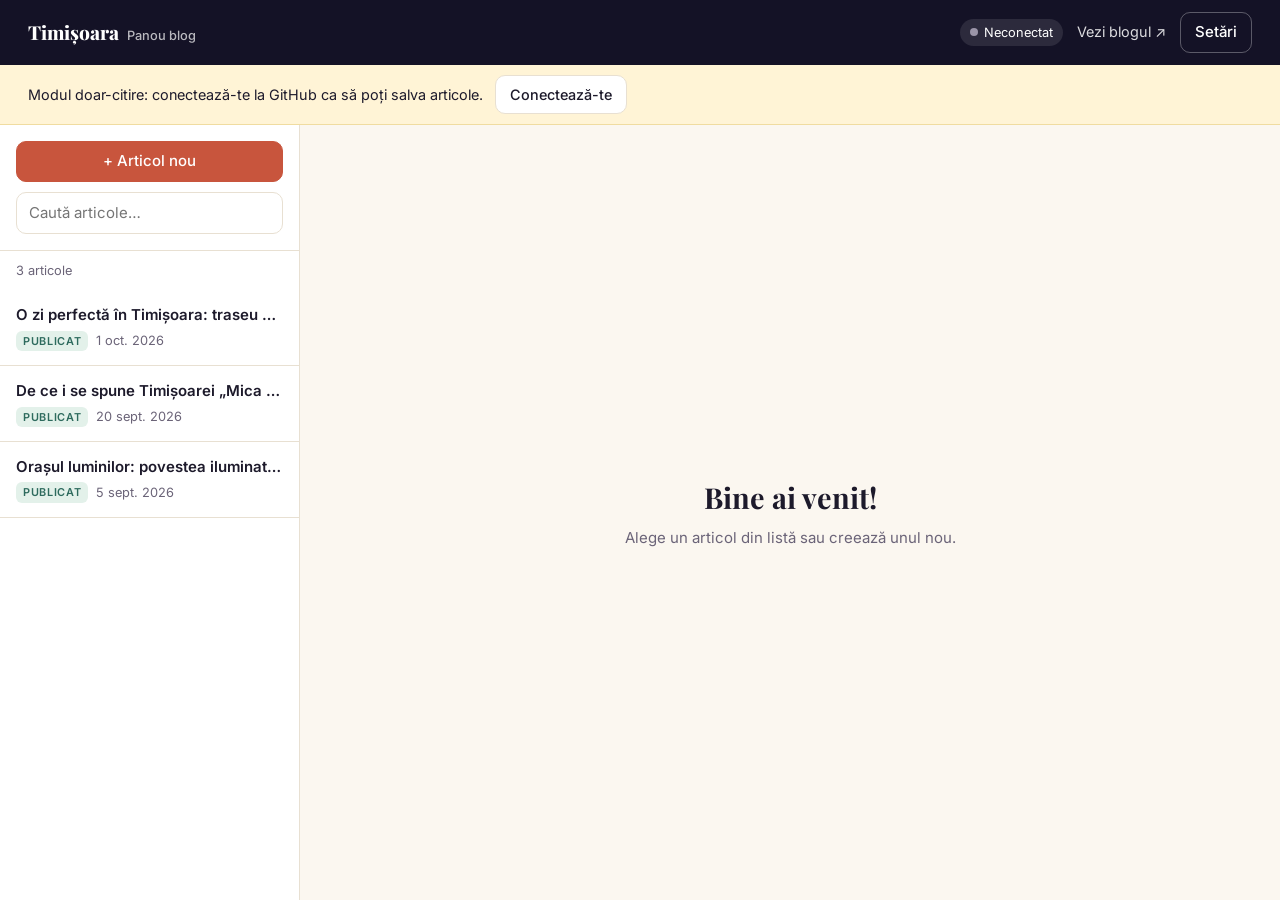
==== admin.html @ 846eef4c "Add blog and admin dashboard for writing articles Posts live in posts.json; admin.html commits chang" ====
<!doctype html>
<html lang="ro">
<head>
<meta charset="utf-8">
<meta name="viewport" content="width=device-width, initial-scale=1">
<meta name="robots" content="noindex, nofollow">
<title>Panou Blog</title>
<link rel="preconnect" href="https://fonts.googleapis.com">
<link rel="preconnect" href="https://fonts.gstatic.com" crossorigin>
<link href="https://fonts.googleapis.com/css2?family=Playfair+Display:wght@600;800&family=Inter:wght@400;500;600&display=swap" rel="stylesheet">
<style>
  :root {
    --ink: #1d1a2b;
    --paper: #fbf7f0;
    --panel: #ffffff;
    --muted: #6b6478;
    --line: #e8e0d2;
    --accent: #c8553d;
    --accent-ink: #ffffff;
    --gold: #e9b44c;
    --green: #2e6b5e;
    --night: #141226;
    --danger: #b3261e;
    --soft: #f3ece0;
  }
  * { box-sizing: border-box; margin: 0; padding: 0; }
  html, body { height: 100%; }
  body { font-family: "Inter", system-ui, sans-serif; background: var(--paper); color: var(--ink); line-height: 1.5; font-size: 15px; }
  h1, h2 { font-family: "Playfair Display", Georgia, serif; }
  button, input, select, textarea { font: inherit; color: inherit; }
  [hidden] { display: none !important; }

  .app { display: grid; grid-template-rows: auto auto 1fr; height: 100vh; }

  /* ---------- TOP BAR ---------- */
  .topbar { display: flex; align-items: center; gap: 14px; padding: 12px clamp(16px, 3vw, 28px); background: var(--night); color: #fff; }
  .topbar .brand { font-family: "Playfair Display", serif; font-weight: 800; font-size: 1.2rem; }
  .topbar .brand small { font-family: "Inter", sans-serif; font-weight: 500; font-size: .8rem; opacity: .7; margin-left: 8px; }
  .topbar .spacer { flex: 1; }
  .topbar a { color: rgba(255,255,255,.85); text-decoration: none; font-size: .9rem; }
  .topbar a:hover { color: var(--gold); }
  .pill { display: inline-flex; align-items: center; gap: 6px; font-size: .8rem; padding: 4px 10px; border-radius: 999px; background: rgba(255,255,255,.1); }
  .pill::before { content: ""; width: 8px; height: 8px; border-radius: 50%; background: #9b95a8; }
  .pill.ok::before { background: #5fd38d; }
  .pill.err::before { background: #ff7a6b; }

  .banner { background: #fff4d6; border-bottom: 1px solid #f0dca0; padding: 10px clamp(16px, 3vw, 28px); font-size: .9rem; display: flex; gap: 12px; align-items: center; flex-wrap: wrap; }

  /* ---------- BUTTONS ---------- */
  .btn { display: inline-flex; align-items: center; justify-content: center; gap: 6px; border: 1px solid var(--line); background: var(--panel); padding: 8px 14px; border-radius: 10px; cursor: pointer; font-weight: 500; white-space: nowrap; text-decoration: none; transition: background .15s, border-color .15s, opacity .15s; }
  .btn:hover { border-color: var(--ink); }
  .btn.primary { background: var(--accent); border-color: var(--accent); color: var(--accent-ink); }
  .btn.primary:hover { background: #b0472f; }
  .btn.danger { color: var(--danger); }
  .btn.danger:hover { border-color: var(--danger); }
  .btn.ghost { background: transparent; border-color: rgba(255,255,255,.3); color: #fff; }
  .btn.ghost:hover { border-color: #fff; }
  .btn:disabled { opacity: .5; cursor: not-allowed; }

  /* ---------- LAYOUT ---------- */
  .main { display: grid; grid-template-columns: 300px 1fr; min-height: 0; }
  .sidebar { border-right: 1px solid var(--line); background: var(--panel); display: flex; flex-direction: column; min-height: 0; }
  .sidebar .tools { padding: 16px; display: grid; gap: 10px; border-bottom: 1px solid var(--line); }
  .posts { list-style: none; overflow-y: auto; flex: 1; }
  .posts li button { width: 100%; text-align: left; border: 0; background: none; padding: 14px 16px; border-bottom: 1px solid var(--line); cursor: pointer; display: grid; gap: 4px; }
  .posts li button:hover { background: var(--soft); }
  .posts li button.active { background: var(--soft); box-shadow: inset 3px 0 0 var(--accent); }
  .posts .t { font-weight: 600; overflow: hidden; text-overflow: ellipsis; white-space: nowrap; }
  .posts .m { font-size: .8rem; color: var(--muted); display: flex; gap: 8px; align-items: center; }
  .badge { font-size: .68rem; font-weight: 600; letter-spacing: .06em; text-transform: uppercase; padding: 2px 7px; border-radius: 6px; background: #e3f1ea; color: var(--green); }
  .badge.draft { background: #f1ede6; color: var(--muted); }
  .count { font-size: .8rem; color: var(--muted); padding: 10px 16px; }

  .editor-wrap { overflow-y: auto; min-height: 0; }
  .empty { height: 100%; display: grid; place-items: center; text-align: center; color: var(--muted); padding: 32px; }
  .empty h2 { color: var(--ink); font-size: 1.8rem; margin-bottom: 8px; }

  .editor { max-width: 1200px; margin: 0 auto; padding: 24px clamp(16px, 3vw, 32px) 120px; display: grid; gap: 18px; }
  .title-input { font-family: "Playfair Display", serif; font-size: clamp(1.6rem, 3vw, 2.2rem); font-weight: 800; border: 0; border-bottom: 2px solid var(--line); background: transparent; padding: 6px 0; width: 100%; outline: none; }
  .title-input:focus { border-color: var(--accent); }

  .row { display: grid; gap: 14px; grid-template-columns: repeat(auto-fit, minmax(180px, 1fr)); }
  .f { display: grid; gap: 6px; font-size: .82rem; font-weight: 600; color: var(--muted); }
  .f input, .f select, .f textarea, .input { width: 100%; min-height: 40px; border: 1px solid var(--line); background: var(--panel); border-radius: 10px; padding: 9px 12px; font-weight: 400; color: var(--ink); outline: none; }
  .f input:focus, .f select:focus, .f textarea:focus, .input:focus { border-color: var(--accent); box-shadow: 0 0 0 3px rgba(200,85,61,.15); }
  .f textarea { resize: vertical; }
  .hint { font-weight: 400; font-size: .78rem; color: var(--muted); }

  .cover-row { display: grid; grid-template-columns: 1fr auto; gap: 10px; align-items: end; }
  .cover-preview { height: 120px; border-radius: 12px; border: 1px solid var(--line); background-size: cover; background-position: center; }

  /* ---------- MARKDOWN AREA ---------- */
  .md { font-weight: 400; color: var(--ink); font-size: 15px; border: 1px solid var(--line); border-radius: 14px; background: var(--panel); overflow: hidden; }
  .md-bar { display: flex; flex-wrap: wrap; gap: 4px; padding: 8px; border-bottom: 1px solid var(--line); background: var(--soft); align-items: center; }
  .md-bar button { border: 0; background: none; padding: 6px 10px; border-radius: 8px; cursor: pointer; font-weight: 600; min-width: 34px; }
  .md-bar button:hover { background: #fff; }
  .md-bar .sep { width: 1px; height: 20px; background: var(--line); margin: 0 4px; }
  .md-bar .tabs { margin-left: auto; display: none; gap: 4px; }
  .md-bar .tabs button.on { background: #fff; }
  .md-body { display: grid; grid-template-columns: 1fr 1fr; min-height: 460px; }
  .md-body textarea { border: 0; outline: none; resize: none; padding: 18px; font: 14px/1.7 ui-monospace, SFMono-Regular, Menlo, Consolas, monospace; min-height: 460px; border-right: 1px solid var(--line); }
  .preview { padding: 18px 22px; overflow-y: auto; max-height: 70vh; font-size: 1rem; line-height: 1.7; }
  .preview > * + * { margin-top: .9em; }
  .preview h1, .preview h2, .preview h3 { font-family: "Playfair Display", serif; line-height: 1.2; }
  .preview img { max-width: 100%; border-radius: 10px; }
  .preview blockquote { border-left: 4px solid var(--gold); padding-left: 14px; font-style: italic; }
  .preview ul, .preview ol { padding-left: 1.4em; }
  .preview a { color: var(--accent); }
  .preview code { background: var(--soft); padding: 1px 5px; border-radius: 5px; }
  .preview .placeholder { color: var(--muted); font-style: italic; }

  .actions { position: fixed; left: 300px; right: 0; bottom: 0; z-index: 20; display: flex; gap: 10px; flex-wrap: wrap; align-items: center; padding: 14px clamp(16px, 3vw, 32px); background: rgba(251,247,240,.94); backdrop-filter: blur(6px); border-top: 1px solid var(--line); }
  .actions .status { color: var(--muted); font-size: .85rem; margin-right: auto; }

  /* ---------- DIALOG ---------- */
  dialog { border: 0; border-radius: 18px; padding: 0; width: min(560px, calc(100vw - 32px)); box-shadow: 0 30px 80px rgba(0,0,0,.3); }
  dialog::backdrop { background: rgba(20,18,38,.55); }
  dialog form { padding: 26px; display: grid; gap: 14px; }
  dialog h2 { font-size: 1.5rem; }
  dialog ol { padding-left: 1.2em; color: var(--muted); font-size: .88rem; display: grid; gap: 4px; }
  dialog .btns { display: flex; gap: 10px; justify-content: flex-end; flex-wrap: wrap; margin-top: 6px; }

  .toast { position: fixed; left: 50%; bottom: 84px; transform: translate(-50%, 20px); opacity: 0; background: var(--night); color: #fff; padding: 12px 18px; border-radius: 12px; box-shadow: 0 10px 30px rgba(0,0,0,.25); transition: opacity .25s, transform .25s; z-index: 100; max-width: calc(100vw - 32px); }
  .toast.show { opacity: 1; transform: translate(-50%, 0); }
  .toast.err { background: var(--danger); }

  @media (max-width: 860px) {
    .app { height: auto; min-height: 100vh; }
    .main { grid-template-columns: 1fr; }
    .sidebar { border-right: 0; border-bottom: 1px solid var(--line); }
    .posts { max-height: 260px; }
    .md-body { grid-template-columns: 1fr; }
    .md-body textarea { border-right: 0; }
    .md-bar .tabs { display: flex; }
    .actions { left: 0; }
    .md-body[data-tab="write"] .preview, .md-body[data-tab="preview"] textarea { display: none; }
    .preview { max-height: none; min-height: 460px; }
    .topbar .brand small { display: none; }
    .topbar { gap: 10px; }
    .topbar a { white-space: nowrap; }
  }
  @media (max-width: 520px) {
    .pill { display: none; }
  }
</style>
</head>
<body>
<div class="app">
  <header class="topbar">
    <div class="brand">Timișoara<small>Panou blog</small></div>
    <div class="spacer"></div>
    <span class="pill" id="conn">Neconectat</span>
    <a href="blog.html" target="_blank" rel="noopener">Vezi blogul ↗</a>
    <button class="btn ghost" id="open-settings">Setări</button>
  </header>

  <div class="banner" id="banner" hidden>
    <span>Modul doar-citire: conectează-te la GitHub ca să poți salva articole.</span>
    <button class="btn" id="banner-connect">Conectează-te</button>
  </div>

  <div class="main">
    <aside class="sidebar">
      <div class="tools">
        <button class="btn primary" id="new-post">+ Articol nou</button>
        <input class="input" id="search" type="search" placeholder="Caută articole…">
      </div>
      <div class="count" id="count"></div>
      <ul class="posts" id="posts"></ul>
    </aside>

    <section class="editor-wrap" id="editor-wrap">
      <div class="empty" id="empty">
        <div>
          <h2>Bine ai venit!</h2>
          <p>Alege un articol din listă sau creează unul nou.</p>
        </div>
      </div>

      <form class="editor" id="editor" hidden autocomplete="off">
        <input class="title-input" id="f-title" placeholder="Titlul articolului" required>

        <div class="row">
          <label class="f">Slug (adresa articolului)
            <input id="f-slug" placeholder="se-genereaza-din-titlu">
          </label>
          <label class="f">Data
            <input id="f-date" type="date" required>
          </label>
          <label class="f">Autor
            <input id="f-author" placeholder="Numele tău">
          </label>
        </div>

        <div class="row">
          <label class="f"><span>Etichete <span class="hint">separate prin virgulă</span></span>
            <input id="f-tags" placeholder="istorie, ghid">
          </label>
          <label class="f">Stare
            <select id="f-status">
              <option value="published">Publicat</option>
              <option value="draft">Ciornă (ascuns pe blog)</option>
            </select>
          </label>
        </div>

        <div class="row" style="grid-template-columns: 2fr 1fr">
          <div style="display:grid;gap:6px">
            <div class="cover-row">
              <label class="f"><span>Imagine de copertă <span class="hint">link, sau încarcă o imagine; gol = degradeu automat</span></span>
                <input id="f-cover" placeholder="https://… sau images/poza.jpg">
              </label>
              <button type="button" class="btn" id="upload-cover">Încarcă</button>
            </div>
          </div>
          <div class="cover-preview" id="cover-preview"></div>
        </div>

        <label class="f"><span>Rezumat <span class="hint">apare pe cardul articolului</span></span>
          <textarea id="f-excerpt" rows="2" placeholder="Una-două fraze despre ce găsește cititorul în articol."></textarea>
        </label>

        <div class="f" style="gap:6px">
          <span>Conținut <span class="hint">Markdown: ## titlu, **bold**, *italic*, - listă, &gt; citat</span></span>
          <div class="md">
            <div class="md-bar" id="md-bar">
              <button type="button" data-md="h2" title="Subtitlu">H2</button>
              <button type="button" data-md="h3" title="Subtitlu mic">H3</button>
              <span class="sep"></span>
              <button type="button" data-md="bold" title="Îngroșat (Ctrl+B)"><b>B</b></button>
              <button type="button" data-md="italic" title="Cursiv (Ctrl+I)"><i>I</i></button>
              <button type="button" data-md="link" title="Link">🔗</button>
              <span class="sep"></span>
              <button type="button" data-md="ul" title="Listă">• Listă</button>
              <button type="button" data-md="quote" title="Citat">❝</button>
              <button type="button" data-md="image" title="Încarcă imagine">🖼 Imagine</button>
              <div class="tabs">
                <button type="button" data-tab="write" class="on">Scrie</button>
                <button type="button" data-tab="preview">Previzualizare</button>
              </div>
            </div>
            <div class="md-body" id="md-body" data-tab="write">
              <textarea id="f-content" placeholder="Scrie articolul aici…"></textarea>
              <div class="preview" id="preview"></div>
            </div>
          </div>
        </div>
      </form>
    </section>
  </div>
</div>

<div class="actions" id="actions" hidden>
  <span class="status" id="save-status"></span>
  <a class="btn" id="view-post" target="_blank" rel="noopener" hidden>Vezi articolul ↗</a>
  <button class="btn danger" id="delete-post" type="button">Șterge</button>
  <button class="btn primary" id="save-post" type="button">Salvează</button>
</div>

<dialog id="settings">
  <form method="dialog" id="settings-form">
    <h2>Conectare la GitHub</h2>
    <p class="hint" style="font-size:.88rem">Articolele sunt salvate în fișierul <code>posts.json</code> din repo-ul site-ului. Pentru a salva ai nevoie de un token GitHub, păstrat doar în acest browser.</p>
    <ol>
      <li>Deschide <a href="https://github.com/settings/personal-access-tokens/new" target="_blank" rel="noopener">github.com → Settings → Fine-grained tokens</a>.</li>
      <li>La <b>Repository access</b> alege doar repo-ul site-ului.</li>
      <li>La <b>Permissions → Contents</b> alege <b>Read and write</b>.</li>
      <li>Generează tokenul și lipește-l mai jos.</li>
    </ol>
    <div class="row">
      <label class="f">Utilizator / organizație<input id="s-owner" required></label>
      <label class="f">Repository<input id="s-repo" required></label>
      <label class="f">Branch<input id="s-branch" required></label>
    </div>
    <label class="f">Token GitHub<input id="s-token" type="password" placeholder="github_pat_…"></label>
    <div class="btns">
      <button class="btn danger" value="logout" id="s-logout" type="button">Deconectează</button>
      <button class="btn" value="cancel" formnovalidate>Anulează</button>
      <button class="btn primary" id="s-save" type="button">Testează și salvează</button>
    </div>
  </form>
</dialog>

<input type="file" id="file-input" accept="image/*" hidden>
<div class="toast" id="toast" role="status" aria-live="polite"></div>

<script src="assets/vendor/marked.min.js"></script>
<script src="assets/vendor/purify.min.js"></script>
<script>
(() => {
  const $ = id => document.getElementById(id);
  const CONFIG_KEY = 'tm-blog-admin';
  const POSTS_PATH = 'posts.json';

  // ---------- state ----------
  let posts = [];
  let current = null;        // post being edited (copy)
  let isNew = false;
  let snapshot = '';         // serialized form at last load/save, for dirty check
  let busy = false;
  const localPreviews = {};  // uploaded path -> object URL, so images show before Pages rebuilds

  // ---------- config ----------
  function defaultConfig() {
    const host = location.hostname;
    if (host.endsWith('.github.io')) {
      const owner = host.split('.')[0];
      const first = location.pathname.split('/')[1];
      const repo = first && !first.includes('.') ? first : host;
      return { owner, repo, branch: 'master', token: '' };
    }
    return { owner: 'mariusdragos2-alt', repo: 'Claude', branch: 'master', token: '' };
  }
  function loadConfig() {
    try { return { ...defaultConfig(), ...JSON.parse(localStorage.getItem(CONFIG_KEY) || '{}') }; }
    catch { return defaultConfig(); }
  }
  function saveConfig(c) {
    try { localStorage.setItem(CONFIG_KEY, JSON.stringify(c)); } catch {}
  }
  let config = loadConfig();
  const connected = () => !!config.token;

  // ---------- utils ----------
  function toast(msg, isErr) {
    const t = $('toast');
    t.textContent = msg;
    t.classList.toggle('err', !!isErr);
    t.classList.add('show');
    clearTimeout(toast.timer);
    toast.timer = setTimeout(() => t.classList.remove('show'), isErr ? 6000 : 3500);
  }
  const escapeHtml = s => String(s ?? '').replace(/[&<>"']/g, c => ({ '&': '&amp;', '<': '&lt;', '>': '&gt;', '"': '&quot;', "'": '&#39;' }[c]));
  const today = () => new Date().toISOString().slice(0, 10);
  const slugify = s => String(s).normalize('NFD').replace(/[̀-ͯ]/g, '').toLowerCase()
    .replace(/[^a-z0-9]+/g, '-').replace(/^-+|-+$/g, '').slice(0, 80);
  function toBase64(str) {
    const bytes = new TextEncoder().encode(str);
    let bin = '';
    for (let i = 0; i < bytes.length; i += 0x8000) bin += String.fromCharCode(...bytes.subarray(i, i + 0x8000));
    return btoa(bin);
  }
  const fromBase64 = b64 => new TextDecoder().decode(Uint8Array.from(atob(b64.replace(/\s/g, '')), c => c.charCodeAt(0)));
  const fileToBase64 = file => new Promise((res, rej) => {
    const r = new FileReader();
    r.onload = () => res(String(r.result).split(',')[1]);
    r.onerror = () => rej(r.error);
    r.readAsDataURL(file);
  });
  const formatDate = d => {
    const date = new Date(d + 'T12:00:00');
    return isNaN(date) ? d : date.toLocaleDateString('ro-RO', { day: 'numeric', month: 'short', year: 'numeric' });
  };

  // ---------- GitHub API ----------
  async function gh(path, opts = {}, cfg = config) {
    const res = await fetch(`https://api.github.com/repos/${encodeURIComponent(cfg.owner)}/${encodeURIComponent(cfg.repo)}/${path}`, {
      ...opts,
      headers: {
        Accept: 'application/vnd.github+json',
        Authorization: `Bearer ${cfg.token}`,
        'X-GitHub-Api-Version': '2022-11-28',
        ...(opts.body ? { 'Content-Type': 'application/json' } : {}),
      },
    });
    if (!res.ok) {
      let detail = '';
      try { detail = (await res.json()).message || ''; } catch {}
      const err = new Error(({
        401: 'Token invalid sau expirat.',
        403: 'Tokenul nu are permisiunea necesară (Contents: Read and write).',
        404: 'Repo-ul, branch-ul sau fișierul nu a fost găsit (sau tokenul nu are acces la el).',
        409: 'Conflict: fișierul a fost modificat între timp.',
        422: 'GitHub a respins cererea: ' + detail,
      })[res.status] || `Eroare GitHub ${res.status}: ${detail}`);
      err.status = res.status;
      throw err;
    }
    return res.status === 204 ? null : res.json();
  }

  async function readPostsFile() {
    try {
      const data = await gh(`contents/${POSTS_PATH}?ref=${encodeURIComponent(config.branch)}`);
      let text;
      if (data.content) text = fromBase64(data.content);
      else {
        // files > 1 MB come without inline content
        const blob = await gh(`git/blobs/${data.sha}`);
        text = fromBase64(blob.content);
      }
      return { sha: data.sha, posts: JSON.parse(text) };
    } catch (e) {
      if (e.status === 404) return { sha: null, posts: [] };
      throw e;
    }
  }

  async function writePostsFile(list, sha, message) {
    const body = { message, content: toBase64(JSON.stringify(list, null, 2) + '\n'), branch: config.branch };
    if (sha) body.sha = sha;
    return gh(`contents/${POSTS_PATH}`, { method: 'PUT', body: JSON.stringify(body) });
  }

  // Re-reads the latest file, applies `change`, writes it back. Retries once on a conflict.
  async function updatePosts(change, message) {
    for (let attempt = 0; attempt < 2; attempt++) {
      const { sha, posts: latest } = await readPostsFile();
      const next = change(latest);
      try {
        await writePostsFile(next, sha, message);
        posts = next;
        return;
      } catch (e) {
        if (e.status !== 409 || attempt === 1) throw e;
      }
    }
  }

  async function uploadImage(file) {
    if (file.size > 8 * 1024 * 1024) throw new Error('Imaginea e prea mare (maxim 8 MB).');
    const ext = (file.name.match(/\.[a-z0-9]+$/i) || ['.jpg'])[0].toLowerCase();
    const base = slugify(file.name.replace(/\.[^.]+$/, '')) || 'imagine';
    const path = `images/${Date.now().toString(36)}-${base}${ext}`;
    await gh(`contents/${path}`, {
      method: 'PUT',
      body: JSON.stringify({ message: `Blog: încarcă imaginea ${path}`, content: await fileToBase64(file), branch: config.branch }),
    });
    localPreviews[path] = URL.createObjectURL(file);
    return path;
  }

  // ---------- loading ----------
  async function loadPosts() {
    try {
      if (connected()) {
        posts = (await readPostsFile()).posts;
        setConn('ok', `${config.owner}/${config.repo}`);
      } else {
        const res = await fetch(POSTS_PATH + '?v=' + Date.now(), { cache: 'no-store' });
        posts = res.ok ? await res.json() : [];
        setConn('', 'Neconectat');
      }
    } catch (e) {
      setConn('err', 'Eroare conexiune');
      toast(e.message, true);
    }
    $('banner').hidden = connected();
    renderList();
  }

  function setConn(cls, text) {
    const c = $('conn');
    c.className = 'pill ' + cls;
    c.textContent = text;
  }

  // ---------- list ----------
  function renderList() {
    const q = slugify($('search').value);
    const sorted = [...posts].sort((a, b) => String(b.date).localeCompare(String(a.date)));
    const list = q ? sorted.filter(p => slugify(p.title + ' ' + (p.tags || []).join(' ')).includes(q)) : sorted;
    $('count').textContent = `${posts.length} ${posts.length === 1 ? 'articol' : 'articole'}`;
    $('posts').innerHTML = list.map(p => `
      <li><button type="button" data-id="${escapeHtml(p.id)}" class="${current && current.id === p.id ? 'active' : ''}">
        <span class="t">${escapeHtml(p.title || '(fără titlu)')}</span>
        <span class="m"><span class="badge ${p.published === false ? 'draft' : ''}">${p.published === false ? 'Ciornă' : 'Publicat'}</span>${escapeHtml(formatDate(p.date))}</span>
      </button></li>`).join('') || '<li class="count">Niciun articol găsit.</li>';
  }

  // ---------- editor ----------
  const fields = ['title', 'slug', 'date', 'author', 'tags', 'status', 'cover', 'excerpt', 'content'];
  const f = name => $('f-' + name);
  const serialize = () => JSON.stringify(fields.map(n => f(n).value));
  const isDirty = () => !$('editor').hidden && serialize() !== snapshot;
  let slugTouched = false;

  function confirmDiscard() {
    return !isDirty() || confirm('Ai modificări nesalvate. Le renunți?');
  }

  function openPost(post, fresh) {
    current = { ...post };
    isNew = fresh;
    slugTouched = !fresh;
    f('title').value = post.title || '';
    f('slug').value = post.slug || '';
    f('date').value = post.date || today();
    f('author').value = post.author || '';
    f('tags').value = (post.tags || []).join(', ');
    f('status').value = post.published === false ? 'draft' : 'published';
    f('cover').value = post.cover || '';
    f('excerpt').value = post.excerpt || '';
    f('content').value = post.content || '';
    snapshot = serialize();
    $('empty').hidden = true;
    $('editor').hidden = false;
    $('actions').hidden = false;
    $('delete-post').hidden = fresh;
    updateViewLink();
    updateCoverPreview();
    renderPreview();
    updateStatus();
    renderList();
    $('editor-wrap').scrollTop = 0;
    if (fresh) f('title').focus();
  }

  function closeEditor() {
    current = null;
    $('editor').hidden = true;
    $('actions').hidden = true;
    $('empty').hidden = false;
    renderList();
  }

  function updateViewLink() {
    const link = $('view-post');
    const live = !isNew && current && current.published !== false;
    link.hidden = !live;
    if (live) link.href = 'blog.html?p=' + encodeURIComponent(current.slug);
  }

  function updateStatus() {
    $('save-status').textContent = !connected() ? 'Doar citire — conectează-te pentru a salva'
      : isDirty() ? 'Modificări nesalvate' : (isNew ? 'Articol nou' : 'Toate modificările sunt salvate');
    $('save-post').disabled = busy || !connected();
    $('delete-post').disabled = busy || !connected();
    $('save-post').textContent = busy ? 'Se salvează…' : (f('status').value === 'draft' ? 'Salvează ciorna' : 'Publică');
  }

  function resolvePreviewSrc(src) {
    return localPreviews[src] || src;
  }

  function updateCoverPreview() {
    const url = f('cover').value.trim();
    $('cover-preview').style.backgroundImage = url ? `url("${resolvePreviewSrc(url).replace(/"/g, '%22')}")` : 'linear-gradient(135deg, #6a3a7a, #e07a5f)';
  }

  function renderPreview() {
    const md = f('content').value;
    const out = $('preview');
    if (!md.trim()) { out.innerHTML = '<p class="placeholder">Previzualizarea apare aici pe măsură ce scrii.</p>'; return; }
    out.innerHTML = DOMPurify.sanitize(marked.parse(md));
    out.querySelectorAll('img').forEach(img => { img.src = resolvePreviewSrc(img.getAttribute('src')); });
  }

  function collect() {
    const title = f('title').value.trim();
    let slug = slugify(f('slug').value || title);
    if (!title) throw new Error('Articolul are nevoie de un titlu.');
    if (!slug) throw new Error('Slug-ul nu poate fi gol.');
    if (!f('date').value) throw new Error('Alege o dată pentru articol.');
    return {
      id: current.id,
      slug,
      title,
      date: f('date').value,
      author: f('author').value.trim(),
      tags: f('tags').value.split(',').map(t => t.trim()).filter(Boolean),
      cover: f('cover').value.trim(),
      excerpt: f('excerpt').value.trim(),
      published: f('status').value !== 'draft',
      content: f('content').value,
    };
  }

  function uniqueSlug(slug, id, list) {
    let s = slug, i = 2;
    while (list.some(p => p.slug === s && p.id !== id)) s = `${slug}-${i++}`;
    return s;
  }

  async function save() {
    if (busy || !current) return;
    if (!connected()) { openSettings(); return; }
    let post;
    try { post = collect(); } catch (e) { toast(e.message, true); return; }
    busy = true; updateStatus();
    try {
      await updatePosts(latest => {
        post.slug = uniqueSlug(post.slug, post.id, latest);
        const idx = latest.findIndex(p => p.id === post.id);
        return idx >= 0 ? latest.map(p => p.id === post.id ? post : p) : [post, ...latest];
      }, `Blog: ${isNew ? 'adaugă' : 'actualizează'} „${post.title}”`);
      f('slug').value = post.slug;
      if (post.author) { config.lastAuthor = post.author; saveConfig(config); }
      current = post;
      isNew = false;
      snapshot = serialize();
      $('delete-post').hidden = false;
      updateViewLink();
      renderList();
      toast(post.published ? 'Publicat! Apare pe site în aproximativ un minut.' : 'Ciorna a fost salvată.');
    } catch (e) {
      toast(e.message, true);
    } finally {
      busy = false; updateStatus();
    }
  }

  async function remove() {
    if (busy || !current || isNew) return;
    if (!confirm(`Ștergi definitiv articolul „${current.title}”?`)) return;
    busy = true; updateStatus();
    try {
      const id = current.id, title = current.title;
      await updatePosts(latest => latest.filter(p => p.id !== id), `Blog: șterge „${title}”`);
      snapshot = serialize();
      closeEditor();
      toast('Articolul a fost șters.');
    } catch (e) {
      toast(e.message, true);
    } finally {
      busy = false; updateStatus();
    }
  }

  // ---------- markdown toolbar ----------
  function wrapSelection(before, after = before, placeholder = 'text') {
    const ta = f('content');
    const { selectionStart: s, selectionEnd: e, value } = ta;
    const sel = value.slice(s, e) || placeholder;
    ta.setRangeText(before + sel + after, s, e, 'end');
    ta.setSelectionRange(s + before.length, s + before.length + sel.length);
    ta.focus();
    onEdit();
  }
  function prefixLines(prefix) {
    const ta = f('content');
    const { selectionStart: s, selectionEnd: e, value } = ta;
    const lineStart = value.lastIndexOf('\n', s - 1) + 1;
    const block = value.slice(lineStart, e) || '';
    const replaced = block.split('\n').map(l => prefix + l).join('\n');
    ta.setRangeText(replaced, lineStart, e, 'end');
    ta.focus();
    onEdit();
  }
  function insertAtCursor(text) {
    const ta = f('content');
    ta.setRangeText(text, ta.selectionStart, ta.selectionEnd, 'end');
    ta.focus();
    onEdit();
  }

  let pickTarget = null;
  function pickImage(target) {
    if (!connected()) { openSettings(); return; }
    pickTarget = target;
    $('file-input').value = '';
    $('file-input').click();
  }
  $('file-input').addEventListener('change', async () => {
    const file = $('file-input').files[0];
    if (!file) return;
    toast('Se încarcă imaginea…');
    try {
      const path = await uploadImage(file);
      if (pickTarget === 'cover') { f('cover').value = path; updateCoverPreview(); onEdit(); }
      else insertAtCursor(`\n![${file.name.replace(/\.[^.]+$/, '')}](${path})\n`);
      toast('Imagine încărcată.');
    } catch (e) {
      toast(e.message, true);
    }
  });

  $('md-bar').addEventListener('click', e => {
    const b = e.target.closest('button');
    if (!b) return;
    if (b.dataset.tab) {
      $('md-body').dataset.tab = b.dataset.tab;
      $('md-bar').querySelectorAll('.tabs button').forEach(x => x.classList.toggle('on', x === b));
      return;
    }
    ({
      h2: () => prefixLines('## '),
      h3: () => prefixLines('### '),
      bold: () => wrapSelection('**'),
      italic: () => wrapSelection('*'),
      link: () => {
        const url = prompt('Adresa link-ului (https://…):', 'https://');
        if (url) wrapSelection('[', `](${url})`, 'text link');
      },
      ul: () => prefixLines('- '),
      quote: () => prefixLines('> '),
      image: () => pickImage('content'),
    })[b.dataset.md]?.();
  });

  // ---------- settings ----------
  function openSettings() {
    $('s-owner').value = config.owner;
    $('s-repo').value = config.repo;
    $('s-branch').value = config.branch;
    $('s-token').value = config.token;
    $('settings').showModal();
  }
  $('s-save').addEventListener('click', async () => {
    const next = {
      owner: $('s-owner').value.trim(),
      repo: $('s-repo').value.trim(),
      branch: $('s-branch').value.trim() || 'master',
      token: $('s-token').value.trim(),
    };
    if (!next.owner || !next.repo || !next.token) { toast('Completează utilizatorul, repo-ul și tokenul.', true); return; }
    $('s-save').disabled = true;
    $('s-save').textContent = 'Se verifică…';
    try {
      const repo = await gh('', {}, next);
      if (!repo.permissions || !repo.permissions.push) throw new Error('Tokenul nu are drept de scriere pe acest repo.');
      await gh(`branches/${encodeURIComponent(next.branch)}`, {}, next);
      config = next;
      saveConfig(config);
      $('settings').close();
      toast('Conectat cu succes!');
      await loadPosts();
      updateStatus();
    } catch (e) {
      toast(e.message, true);
    } finally {
      $('s-save').disabled = false;
      $('s-save').textContent = 'Testează și salvează';
    }
  });
  $('s-logout').addEventListener('click', async () => {
    config = { ...config, token: '' };
    saveConfig(config);
    $('settings').close();
    toast('Te-ai deconectat. Tokenul a fost șters din acest browser.');
    await loadPosts();
    updateStatus();
  });

  // ---------- wiring ----------
  function onEdit() { renderPreview(); updateStatus(); }

  $('editor').addEventListener('input', e => {
    if (e.target === f('title') && !slugTouched) f('slug').value = slugify(f('title').value);
    if (e.target === f('slug')) slugTouched = true;
    if (e.target === f('cover')) updateCoverPreview();
    onEdit();
  });
  $('editor').addEventListener('change', updateStatus);
  $('editor').addEventListener('submit', e => { e.preventDefault(); save(); });
  f('slug').addEventListener('blur', () => { f('slug').value = slugify(f('slug').value); updateStatus(); });
  $('upload-cover').addEventListener('click', () => pickImage('cover'));

  $('posts').addEventListener('click', e => {
    const b = e.target.closest('button[data-id]');
    if (!b || (current && b.dataset.id === current.id) || !confirmDiscard()) return;
    const post = posts.find(p => p.id === b.dataset.id);
    if (post) openPost(post, false);
  });
  $('new-post').addEventListener('click', () => {
    if (!confirmDiscard()) return;
    openPost({ id: 'p-' + Date.now().toString(36), date: today(), author: config.lastAuthor || '', published: true }, true);
  });
  $('search').addEventListener('input', renderList);
  $('save-post').addEventListener('click', save);
  $('delete-post').addEventListener('click', remove);
  $('open-settings').addEventListener('click', openSettings);
  $('banner-connect').addEventListener('click', openSettings);

  document.addEventListener('keydown', e => {
    if (!(e.ctrlKey || e.metaKey) || $('editor').hidden) return;
    const k = e.key.toLowerCase();
    if (k === 's') { e.preventDefault(); save(); }
    else if (document.activeElement === f('content') && (k === 'b' || k === 'i')) {
      e.preventDefault();
      wrapSelection(k === 'b' ? '**' : '*');
    }
  });
  addEventListener('beforeunload', e => { if (isDirty()) { e.preventDefault(); e.returnValue = ''; } });

  loadPosts();
  updateStatus();
})();
</script>
</body>
</html>
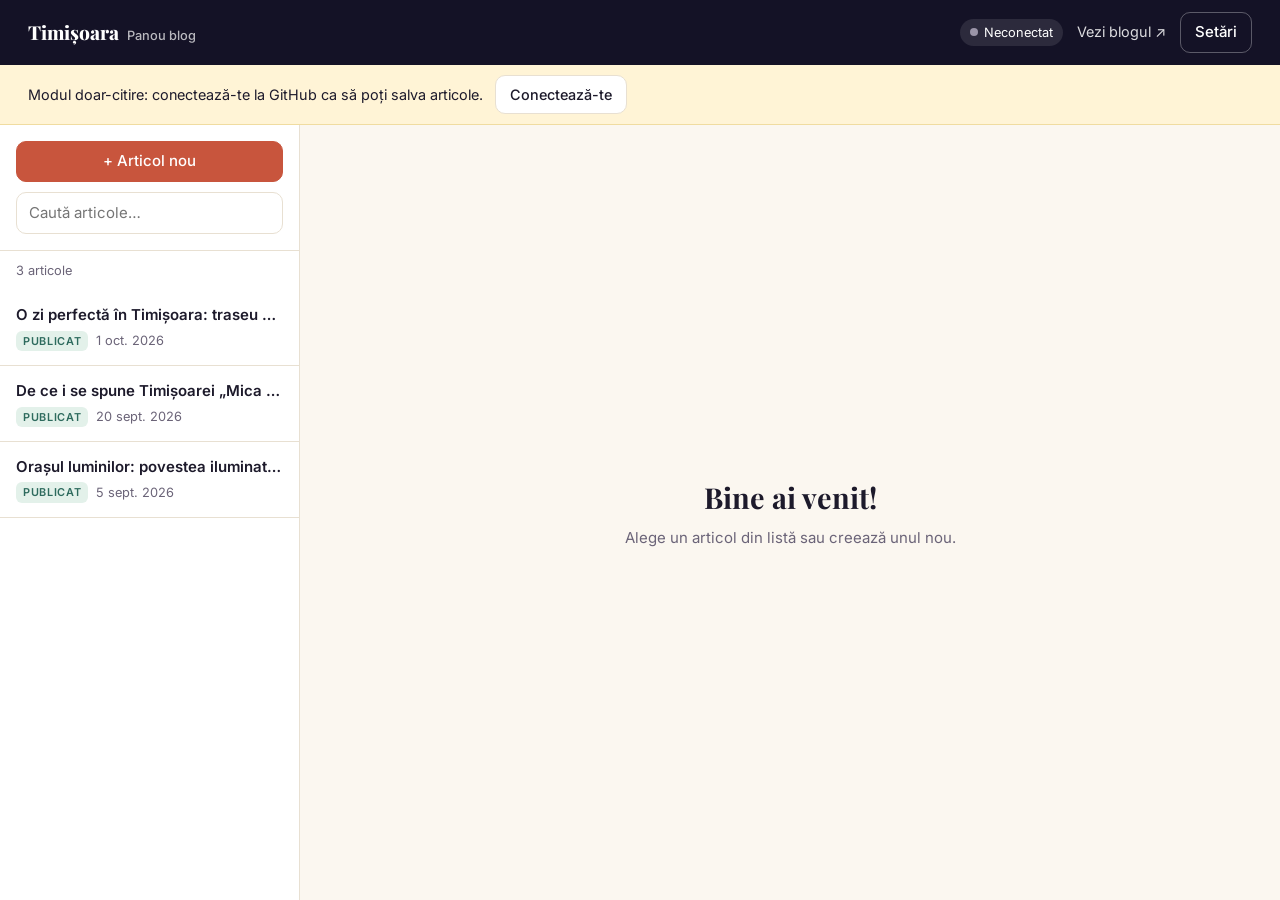
==== commit e4b8940e: "Fix dashboard GitHub login check and show errors in settings dialog The repo check called the API wi" ====
--- a/admin.html
+++ b/admin.html
@@ -118,6 +118,7 @@
   dialog form { padding: 26px; display: grid; gap: 14px; }
   dialog h2 { font-size: 1.5rem; }
   dialog ol { padding-left: 1.2em; color: var(--muted); font-size: .88rem; display: grid; gap: 4px; }
+  .s-error { background: #fdecea; color: var(--danger); border-radius: 10px; padding: 10px 12px; font-size: .88rem; }
   dialog .btns { display: flex; gap: 10px; justify-content: flex-end; flex-wrap: wrap; margin-top: 6px; }
 
   .toast { position: fixed; left: 50%; bottom: 84px; transform: translate(-50%, 20px); opacity: 0; background: var(--night); color: #fff; padding: 12px 18px; border-radius: 12px; box-shadow: 0 10px 30px rgba(0,0,0,.25); transition: opacity .25s, transform .25s; z-index: 100; max-width: calc(100vw - 32px); }
@@ -273,6 +274,7 @@
       <label class="f">Branch<input id="s-branch" required></label>
     </div>
     <label class="f">Token GitHub<input id="s-token" type="password" placeholder="github_pat_…"></label>
+    <p class="s-error" id="s-error" role="alert" hidden></p>
     <div class="btns">
       <button class="btn danger" value="logout" id="s-logout" type="button">Deconectează</button>
       <button class="btn" value="cancel" formnovalidate>Anulează</button>
@@ -353,26 +355,33 @@
   };
 
   // ---------- GitHub API ----------
-  async function gh(path, opts = {}, cfg = config) {
-    const res = await fetch(`https://api.github.com/repos/${encodeURIComponent(cfg.owner)}/${encodeURIComponent(cfg.repo)}/${path}`, {
-      ...opts,
-      headers: {
-        Accept: 'application/vnd.github+json',
-        Authorization: `Bearer ${cfg.token}`,
-        'X-GitHub-Api-Version': '2022-11-28',
-        ...(opts.body ? { 'Content-Type': 'application/json' } : {}),
-      },
-    });
+  async function gh(path, opts = {}, cfg = config, root) {
+    const url = root || `https://api.github.com/repos/${encodeURIComponent(cfg.owner)}/${encodeURIComponent(cfg.repo)}${path ? '/' + path : ''}`;
+    let res;
+    try {
+      res = await fetch(url, {
+        ...opts,
+        headers: {
+          Accept: 'application/vnd.github+json',
+          Authorization: `Bearer ${cfg.token}`,
+          'X-GitHub-Api-Version': '2022-11-28',
+          ...(opts.body ? { 'Content-Type': 'application/json' } : {}),
+        },
+      });
+    } catch (e) {
+      throw new Error('Nu m-am putut conecta la GitHub (verifică internetul sau dezactivează temporar extensiile de tip ad-blocker).');
+    }
     if (!res.ok) {
       let detail = '';
       try { detail = (await res.json()).message || ''; } catch {}
       const err = new Error(({
-        401: 'Token invalid sau expirat.',
-        403: 'Tokenul nu are permisiunea necesară (Contents: Read and write).',
-        404: 'Repo-ul, branch-ul sau fișierul nu a fost găsit (sau tokenul nu are acces la el).',
-        409: 'Conflict: fișierul a fost modificat între timp.',
-        422: 'GitHub a respins cererea: ' + detail,
-      })[res.status] || `Eroare GitHub ${res.status}: ${detail}`);
+        401: 'GitHub nu recunoaște tokenul: e greșit, incomplet sau expirat. Generează unul nou și copiază-l integral.',
+        403: 'Tokenul nu are voie să facă asta. Verifică la token: Repository access include acest repo și Permissions → Contents = Read and write.',
+        404: 'Nu găsesc repo-ul sau branch-ul, sau tokenul nu are acces la el. Verifică numele și ca la token să fie selectat acest repo.',
+        409: 'Conflict: fișierul a fost modificat între timp. Încearcă din nou.',
+        422: 'GitHub a respins cererea.',
+      })[res.status] || 'Eroare GitHub.') ;
+      err.message += ` [${res.status}${detail ? ': ' + detail : ''}]`;
       err.status = res.status;
       throw err;
     }
@@ -694,6 +703,7 @@
     $('s-repo').value = config.repo;
     $('s-branch').value = config.branch;
     $('s-token').value = config.token;
+    $('s-error').hidden = true;
     $('settings').showModal();
   }
   $('s-save').addEventListener('click', async () => {
@@ -701,15 +711,21 @@
       owner: $('s-owner').value.trim(),
       repo: $('s-repo').value.trim(),
       branch: $('s-branch').value.trim() || 'master',
-      token: $('s-token').value.trim(),
+      // remove spaces, line breaks and invisible characters picked up when copying
+      token: $('s-token').value.replace(/[\s\u200B-\u200D\uFEFF]/g, ''),
     };
-    if (!next.owner || !next.repo || !next.token) { toast('Completează utilizatorul, repo-ul și tokenul.', true); return; }
+    const fail = msg => { $('s-error').textContent = msg; $('s-error').hidden = false; };
+    $('s-error').hidden = true;
+    if (!next.owner || !next.repo || !next.token) { fail('Completează utilizatorul, repo-ul și tokenul.'); return; }
+    if (!/^[\x21-\x7E]+$/.test(next.token)) { fail('Tokenul conține caractere nepermise. Copiază-l din nou de pe GitHub.'); return; }
     $('s-save').disabled = true;
     $('s-save').textContent = 'Se verifică…';
     try {
-      const repo = await gh('', {}, next);
-      if (!repo.permissions || !repo.permissions.push) throw new Error('Tokenul nu are drept de scriere pe acest repo.');
-      await gh(`branches/${encodeURIComponent(next.branch)}`, {}, next);
+      try { await gh('', {}, next, 'https://api.github.com/user'); }
+      catch (e) { if (e.status === 401) throw e; }
+      await gh('', {}, next);
+      try { await gh(`branches/${encodeURIComponent(next.branch)}`, {}, next); }
+      catch (e) { if (e.status === 404) throw new Error(`Branch-ul „${next.branch}” nu există în repo.`); throw e; }
       config = next;
       saveConfig(config);
       $('settings').close();
@@ -717,7 +733,7 @@
       await loadPosts();
       updateStatus();
     } catch (e) {
-      toast(e.message, true);
+      fail(e.message);
     } finally {
       $('s-save').disabled = false;
       $('s-save').textContent = 'Testează și salvează';
